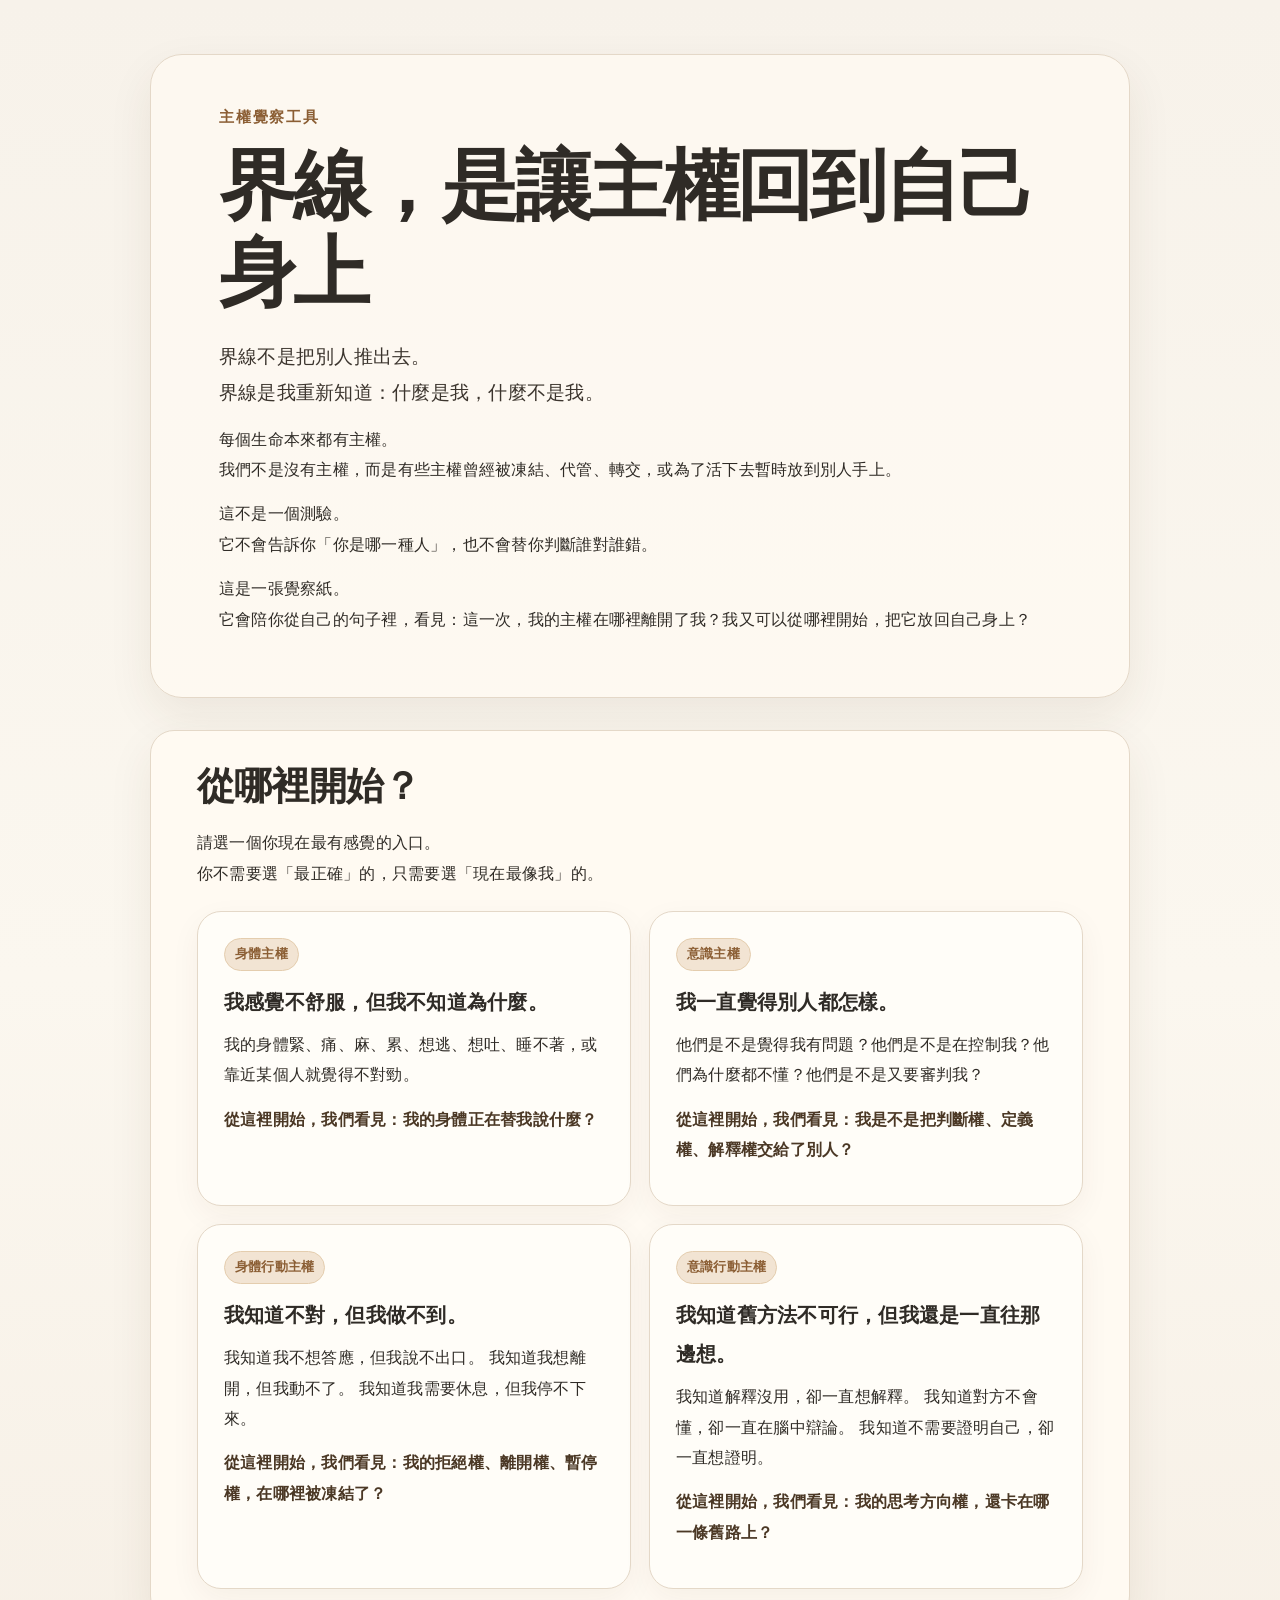
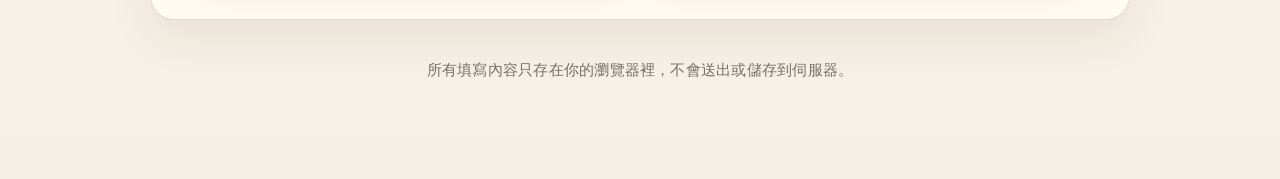
==== index.html @ a2fbad26 "Add files via upload" ====
<!doctype html><html lang="zh-Hant"><head><meta charset="utf-8"><meta name="viewport" content="width=device-width,initial-scale=1"><title>界線，是讓主權回到自己身上</title><link rel="stylesheet" href="styles.css"></head><body><main class="container">
<section class="hero">
<div class="eyebrow">主權覺察工具</div>
<h1>界線，是讓主權回到自己身上</h1>
<p class="lead">界線不是把別人推出去。<br>界線是我重新知道：什麼是我，什麼不是我。</p>
<p>每個生命本來都有主權。<br>我們不是沒有主權，而是有些主權曾經被凍結、代管、轉交，或為了活下去暫時放到別人手上。</p>
<p>這不是一個測驗。<br>它不會告訴你「你是哪一種人」，也不會替你判斷誰對誰錯。</p>
<p>這是一張覺察紙。<br>它會陪你從自己的句子裡，看見：這一次，我的主權在哪裡離開了我？我又可以從哪裡開始，把它放回自己身上？</p>
</section>
<section class="section-card">
<h2>從哪裡開始？</h2>
<p>請選一個你現在最有感覺的入口。<br>你不需要選「最正確」的，只需要選「現在最像我」的。</p>
<div class="grid">
<a class="entry-card" href="body.html"><span class="tag">身體主權</span><strong>我感覺不舒服，但我不知道為什麼。</strong><p>我的身體緊、痛、麻、累、想逃、想吐、睡不著，或靠近某個人就覺得不對勁。</p><p class="question">從這裡開始，我們看見：我的身體正在替我說什麼？</p></a>
<a class="entry-card" href="consciousness.html"><span class="tag">意識主權</span><strong>我一直覺得別人都怎樣。</strong><p>他們是不是覺得我有問題？他們是不是在控制我？他們為什麼都不懂？他們是不是又要審判我？</p><p class="question">從這裡開始，我們看見：我是不是把判斷權、定義權、解釋權交給了別人？</p></a>
<a class="entry-card" href="body-action.html"><span class="tag">身體行動主權</span><strong>我知道不對，但我做不到。</strong><p>我知道我不想答應，但我說不出口。 我知道我想離開，但我動不了。 我知道我需要休息，但我停不下來。</p><p class="question">從這裡開始，我們看見：我的拒絕權、離開權、暫停權，在哪裡被凍結了？</p></a>
<a class="entry-card" href="conscious-action.html"><span class="tag">意識行動主權</span><strong>我知道舊方法不可行，但我還是一直往那邊想。</strong><p>我知道解釋沒用，卻一直想解釋。 我知道對方不會懂，卻一直在腦中辯論。 我知道不需要證明自己，卻一直想證明。</p><p class="question">從這裡開始，我們看見：我的思考方向權，還卡在哪一條舊路上？</p></a>
</div>
</section>
<p class="footer-note">所有填寫內容只存在你的瀏覽器裡，不會送出或儲存到伺服器。</p>
</main></body></html>
---- styles.css ----
:root{
  --bg:#f7f2ea;
  --paper:#fffaf2;
  --card:#fffdf8;
  --ink:#2f2b26;
  --muted:#786f64;
  --line:#e4d8c8;
  --accent:#8b5e34;
  --accent2:#b88a55;
  --soft:#efe3d2;
  --shadow:0 18px 45px rgba(74,48,24,.08);
  --radius:24px;
}
*{box-sizing:border-box}
html{scroll-behavior:smooth}
body{
  margin:0;
  font-family:-apple-system,BlinkMacSystemFont,"Noto Sans TC","PingFang TC","Microsoft JhengHei",sans-serif;
  background:linear-gradient(180deg,var(--bg),#fbf7ef 55%,#f6efe5);
  color:var(--ink);
  line-height:1.9;
  letter-spacing:.015em;
}
a{color:inherit;text-decoration:none}
.container{width:min(980px,calc(100% - 32px));margin:0 auto;padding:54px 0 80px}
.hero{
  background:rgba(255,250,242,.78);
  border:1px solid var(--line);
  border-radius:32px;
  box-shadow:var(--shadow);
  padding:48px clamp(24px,6vw,68px);
  margin-bottom:32px;
}
.eyebrow{color:var(--accent);font-weight:700;font-size:.95rem;letter-spacing:.12em;margin-bottom:10px}
h1{font-size:clamp(2.25rem,6vw,4.8rem);line-height:1.14;letter-spacing:-.04em;margin:0 0 22px;font-weight:850}
h2{font-size:clamp(1.55rem,3.2vw,2.4rem);line-height:1.28;margin:0 0 18px;letter-spacing:-.02em}
h3{font-size:1.22rem;margin:0 0 12px;line-height:1.55}
p{margin:0 0 14px}.lead{font-size:1.18rem;color:#3c352e}.muted{color:var(--muted)}
.divider{height:1px;background:var(--line);margin:32px 0}
.grid{display:grid;grid-template-columns:repeat(2,minmax(0,1fr));gap:18px;margin-top:22px}
.entry-card{
  display:block;background:var(--card);border:1px solid var(--line);border-radius:24px;padding:26px;box-shadow:0 10px 30px rgba(74,48,24,.05);transition:.2s ease;
}
.entry-card:hover{transform:translateY(-2px);border-color:#d1b99b;box-shadow:0 16px 36px rgba(74,48,24,.08)}
.entry-card .tag{display:inline-block;color:var(--accent);background:#f2e4d3;border:1px solid #e4cdae;border-radius:999px;font-size:.82rem;font-weight:700;padding:3px 10px;margin-bottom:12px}
.entry-card strong{display:block;font-size:1.28rem;margin-bottom:8px}.entry-card .question{font-weight:800;color:#4b3825;margin-top:14px}
.nav{display:flex;gap:10px;flex-wrap:wrap;margin-bottom:18px}.nav a,.button,button{
  appearance:none;border:1px solid var(--line);border-radius:999px;background:var(--card);color:var(--ink);padding:11px 18px;font-weight:750;cursor:pointer;font-size:.98rem;box-shadow:0 8px 18px rgba(74,48,24,.04)
}
.button.primary,button.primary{background:var(--accent);border-color:var(--accent);color:white}.button:hover,button:hover,.nav a:hover{filter:brightness(.98);transform:translateY(-1px)}
.section-card{background:var(--paper);border:1px solid var(--line);border-radius:var(--radius);padding:30px clamp(20px,5vw,46px);box-shadow:var(--shadow);margin:20px 0}
.prompt-card{background:var(--card);border:1px solid var(--line);border-radius:22px;padding:24px;margin:18px 0}.prompt-card .num{color:var(--accent);font-weight:850;font-size:.9rem;letter-spacing:.08em;text-transform:uppercase}.hint{background:#f4eadc;border-left:4px solid var(--accent2);padding:14px 16px;border-radius:14px;color:#5c5045;margin-top:12px;font-size:.96rem}
label{display:block;font-weight:850;margin:8px 0 10px}textarea,input[type=text]{
  width:100%;min-height:92px;border:1px solid #d7c8b7;border-radius:18px;background:#fffefa;color:var(--ink);font:inherit;line-height:1.75;padding:15px 16px;resize:vertical;outline:none
}
textarea:focus,input[type=text]:focus{border-color:var(--accent2);box-shadow:0 0 0 4px rgba(184,138,85,.14)}
.actions{display:flex;gap:12px;flex-wrap:wrap;margin-top:24px}.small{font-size:.92rem;color:var(--muted)}
.print-page{background:#fffdf8;border:1px solid var(--line);border-radius:28px;padding:44px clamp(22px,6vw,70px);box-shadow:var(--shadow);margin:20px 0 28px}.print-page h1{font-size:clamp(2rem,5vw,3.8rem)}
.result-block{border-top:1px solid var(--line);padding:24px 0}.result-block:first-of-type{border-top:none}.result-label{color:var(--accent);font-size:.92rem;font-weight:850;letter-spacing:.1em;margin-bottom:8px}.result-text{font-size:clamp(1.35rem,3.8vw,2.4rem);line-height:1.62;font-weight:850;white-space:pre-wrap;color:#2d251e}.result-text.medium{font-size:clamp(1.15rem,2.8vw,1.65rem);font-weight:750}.reminder{background:#f3eadf;border-radius:22px;padding:24px;margin-top:24px}.reminder strong{color:#4d3826}.footer-note{text-align:center;color:var(--muted);margin-top:36px;font-size:.94rem}.empty{color:#b0a497;font-style:italic;font-weight:500}
@media(max-width:720px){.container{width:min(100% - 24px,980px);padding:28px 0 56px}.hero,.section-card{border-radius:24px;padding:28px 20px}.grid{grid-template-columns:1fr}.entry-card{padding:22px}.prompt-card{padding:20px}.actions{flex-direction:column}.actions .button,.actions button{width:100%;text-align:center}.print-page{padding:28px 20px;border-radius:24px}}
@media print{
  body{background:white;color:#111}.no-print,.nav,.actions,.footer-note{display:none!important}.container{width:100%;padding:0}.print-page{box-shadow:none;border:none;margin:0;padding:0;background:white}.result-text{color:#111}.reminder{background:#f6f6f6;break-inside:avoid}.result-block{break-inside:avoid}.hero,.section-card{box-shadow:none;border:none;background:white}
}
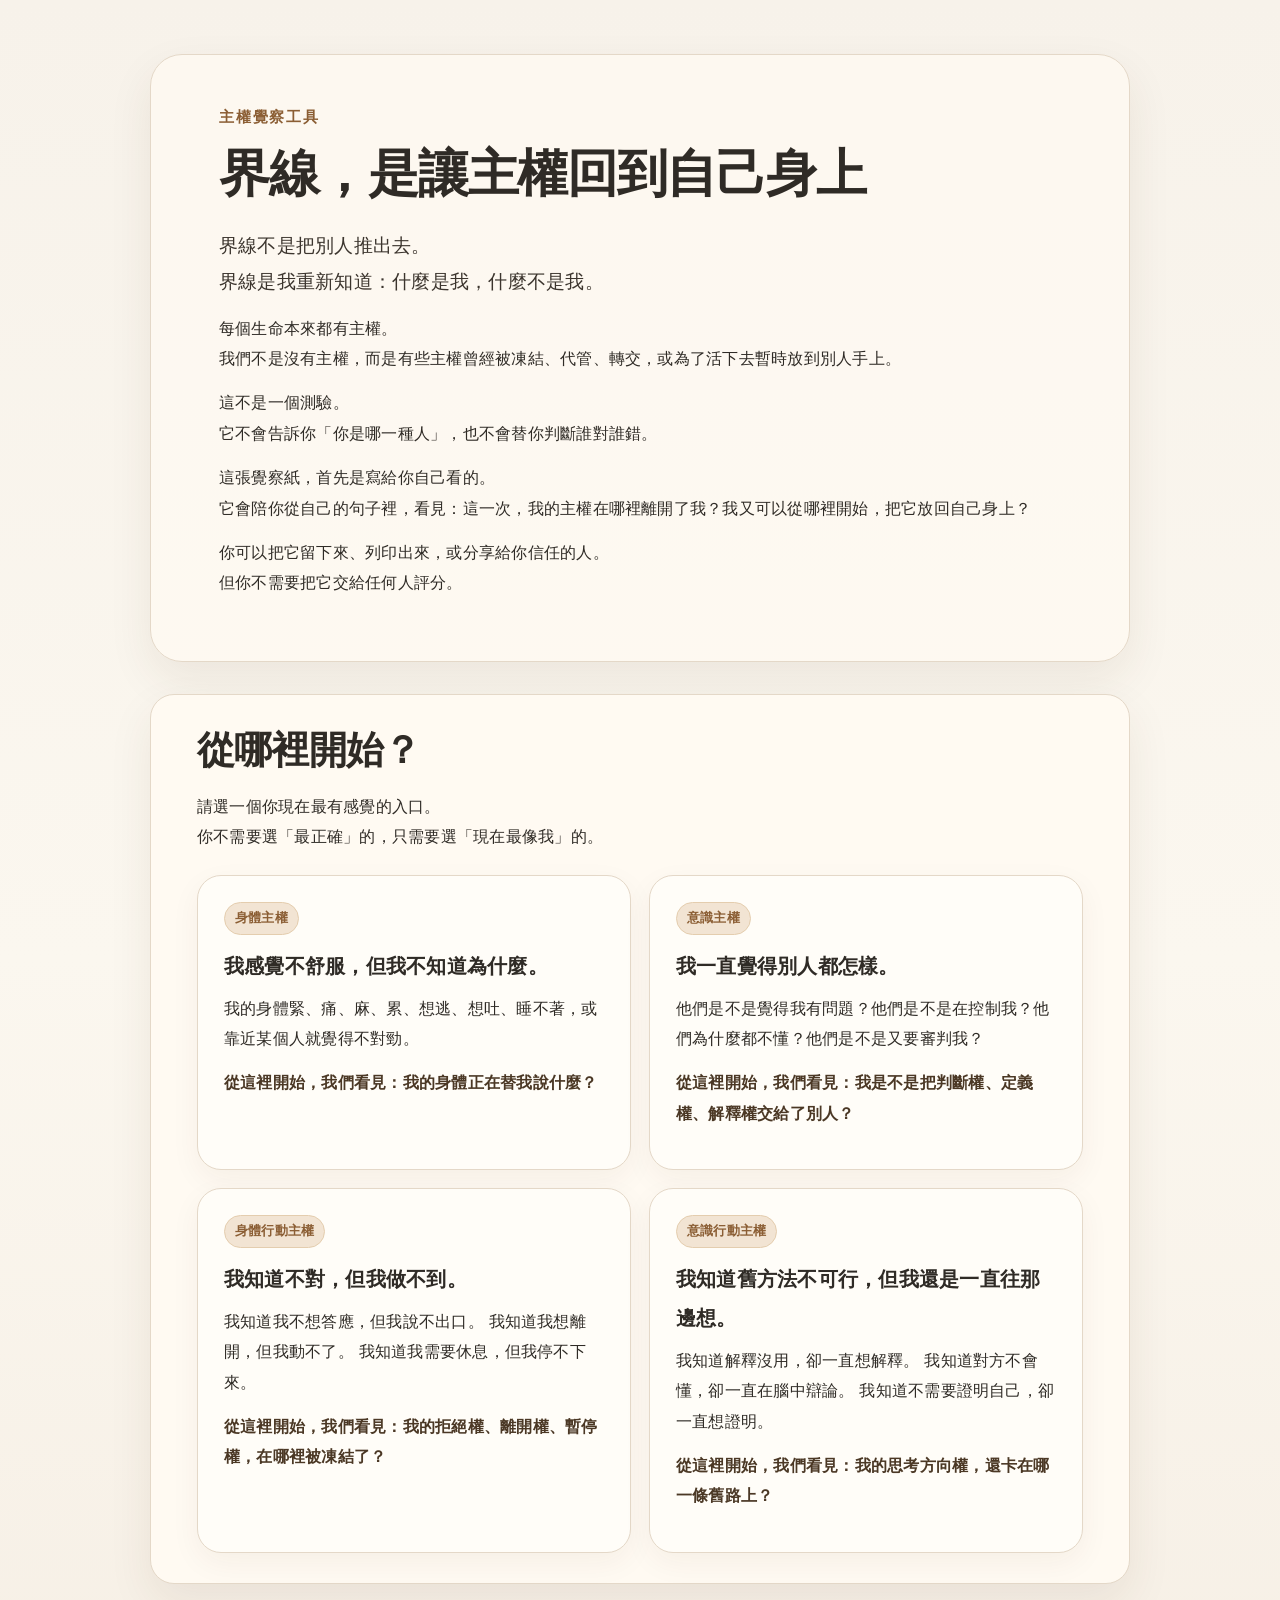
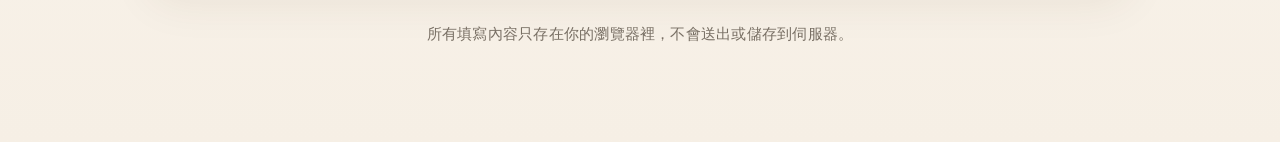
==== commit 152b6c25: "Update content in index.html for clarity" ====
--- a/index.html
+++ b/index.html
@@ -5,7 +5,8 @@
 <p class="lead">界線不是把別人推出去。<br>界線是我重新知道：什麼是我，什麼不是我。</p>
 <p>每個生命本來都有主權。<br>我們不是沒有主權，而是有些主權曾經被凍結、代管、轉交，或為了活下去暫時放到別人手上。</p>
 <p>這不是一個測驗。<br>它不會告訴你「你是哪一種人」，也不會替你判斷誰對誰錯。</p>
-<p>這是一張覺察紙。<br>它會陪你從自己的句子裡，看見：這一次，我的主權在哪裡離開了我？我又可以從哪裡開始，把它放回自己身上？</p>
+<p>這張覺察紙，首先是寫給你自己看的。<br>它會陪你從自己的句子裡，看見：這一次，我的主權在哪裡離開了我？我又可以從哪裡開始，把它放回自己身上？</p>
+<p>你可以把它留下來、列印出來，或分享給你信任的人。<br>但你不需要把它交給任何人評分。</p>
 </section>
 <section class="section-card">
 <h2>從哪裡開始？</h2>
--- a/styles.css
+++ b/styles.css
@@ -32,7 +32,7 @@
   margin-bottom:32px;
 }
 .eyebrow{color:var(--accent);font-weight:700;font-size:.95rem;letter-spacing:.12em;margin-bottom:10px}
-h1{font-size:clamp(2.25rem,6vw,4.8rem);line-height:1.14;letter-spacing:-.04em;margin:0 0 22px;font-weight:850}
+h1{font-size:clamp(1.9rem,5vw,3.2rem);line-height:1.25;letter-spacing:-.025em;margin:0 0 22px;font-weight:700}
 h2{font-size:clamp(1.55rem,3.2vw,2.4rem);line-height:1.28;margin:0 0 18px;letter-spacing:-.02em}
 h3{font-size:1.22rem;margin:0 0 12px;line-height:1.55}
 p{margin:0 0 14px}.lead{font-size:1.18rem;color:#3c352e}.muted{color:var(--muted)}
@@ -57,6 +57,8 @@
 .actions{display:flex;gap:12px;flex-wrap:wrap;margin-top:24px}.small{font-size:.92rem;color:var(--muted)}
 .print-page{background:#fffdf8;border:1px solid var(--line);border-radius:28px;padding:44px clamp(22px,6vw,70px);box-shadow:var(--shadow);margin:20px 0 28px}.print-page h1{font-size:clamp(2rem,5vw,3.8rem)}
 .result-block{border-top:1px solid var(--line);padding:24px 0}.result-block:first-of-type{border-top:none}.result-label{color:var(--accent);font-size:.92rem;font-weight:850;letter-spacing:.1em;margin-bottom:8px}.result-text{font-size:clamp(1.35rem,3.8vw,2.4rem);line-height:1.62;font-weight:850;white-space:pre-wrap;color:#2d251e}.result-text.medium{font-size:clamp(1.15rem,2.8vw,1.65rem);font-weight:750}.reminder{background:#f3eadf;border-radius:22px;padding:24px;margin-top:24px}.reminder strong{color:#4d3826}.footer-note{text-align:center;color:var(--muted);margin-top:36px;font-size:.94rem}.empty{color:#b0a497;font-style:italic;font-weight:500}
+
+.method-cta{background:var(--paper);border:1px solid var(--line);border-radius:24px;padding:28px clamp(20px,5vw,42px);box-shadow:var(--shadow);margin:26px 0 0}.method-cta h2{margin-bottom:10px}.method-cta .button{display:inline-block;margin-top:10px}.method-field{background:#fffdf8;border:1px solid var(--line);border-radius:22px;padding:22px;margin:18px 0}.course-box{background:#f3eadf;border:1px solid var(--line);border-radius:24px;padding:28px;margin-top:28px}.course-box ul{margin:12px 0 18px;padding-left:1.4em}.course-box li{margin:6px 0}.blank-line{display:inline-block;min-width:10em;border-bottom:1px solid var(--accent2);height:1.4em;vertical-align:baseline}
 @media(max-width:720px){.container{width:min(100% - 24px,980px);padding:28px 0 56px}.hero,.section-card{border-radius:24px;padding:28px 20px}.grid{grid-template-columns:1fr}.entry-card{padding:22px}.prompt-card{padding:20px}.actions{flex-direction:column}.actions .button,.actions button{width:100%;text-align:center}.print-page{padding:28px 20px;border-radius:24px}}
 @media print{
   body{background:white;color:#111}.no-print,.nav,.actions,.footer-note{display:none!important}.container{width:100%;padding:0}.print-page{box-shadow:none;border:none;margin:0;padding:0;background:white}.result-text{color:#111}.reminder{background:#f6f6f6;break-inside:avoid}.result-block{break-inside:avoid}.hero,.section-card{box-shadow:none;border:none;background:white}
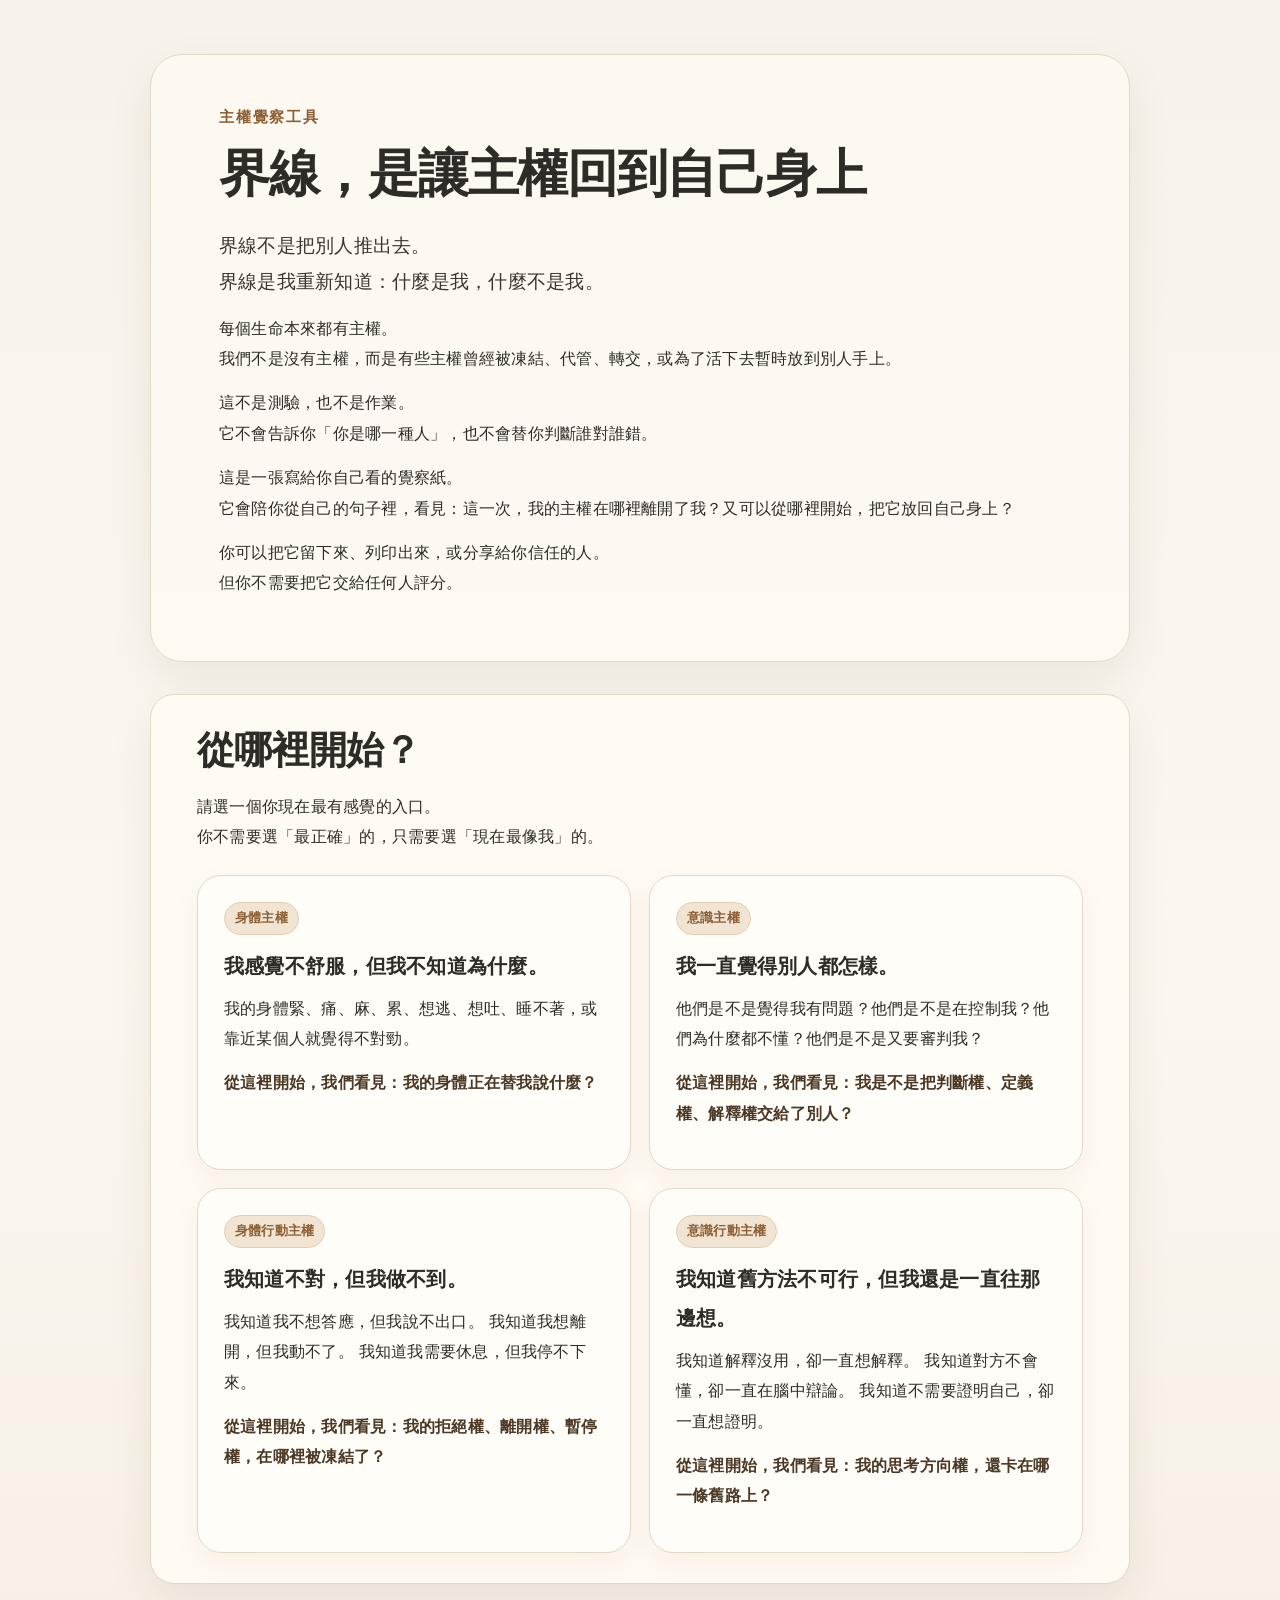
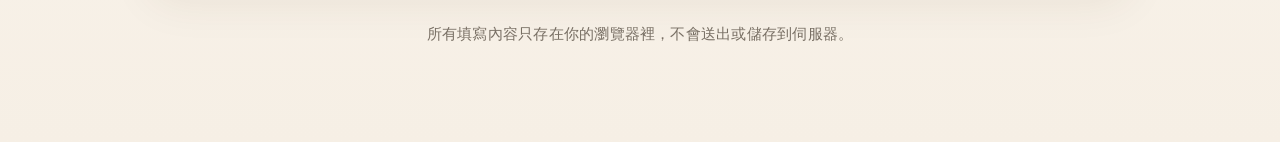
==== commit b81af2b0: "Update index.html" ====
--- a/index.html
+++ b/index.html
@@ -4,8 +4,8 @@
 <h1>界線，是讓主權回到自己身上</h1>
 <p class="lead">界線不是把別人推出去。<br>界線是我重新知道：什麼是我，什麼不是我。</p>
 <p>每個生命本來都有主權。<br>我們不是沒有主權，而是有些主權曾經被凍結、代管、轉交，或為了活下去暫時放到別人手上。</p>
-<p>這不是一個測驗。<br>它不會告訴你「你是哪一種人」，也不會替你判斷誰對誰錯。</p>
-<p>這張覺察紙，首先是寫給你自己看的。<br>它會陪你從自己的句子裡，看見：這一次，我的主權在哪裡離開了我？我又可以從哪裡開始，把它放回自己身上？</p>
+<p>這不是測驗，也不是作業。<br>它不會告訴你「你是哪一種人」，也不會替你判斷誰對誰錯。</p>
+<p>這是一張寫給你自己看的覺察紙。<br>它會陪你從自己的句子裡，看見：這一次，我的主權在哪裡離開了我？又可以從哪裡開始，把它放回自己身上？</p>
 <p>你可以把它留下來、列印出來，或分享給你信任的人。<br>但你不需要把它交給任何人評分。</p>
 </section>
 <section class="section-card">
